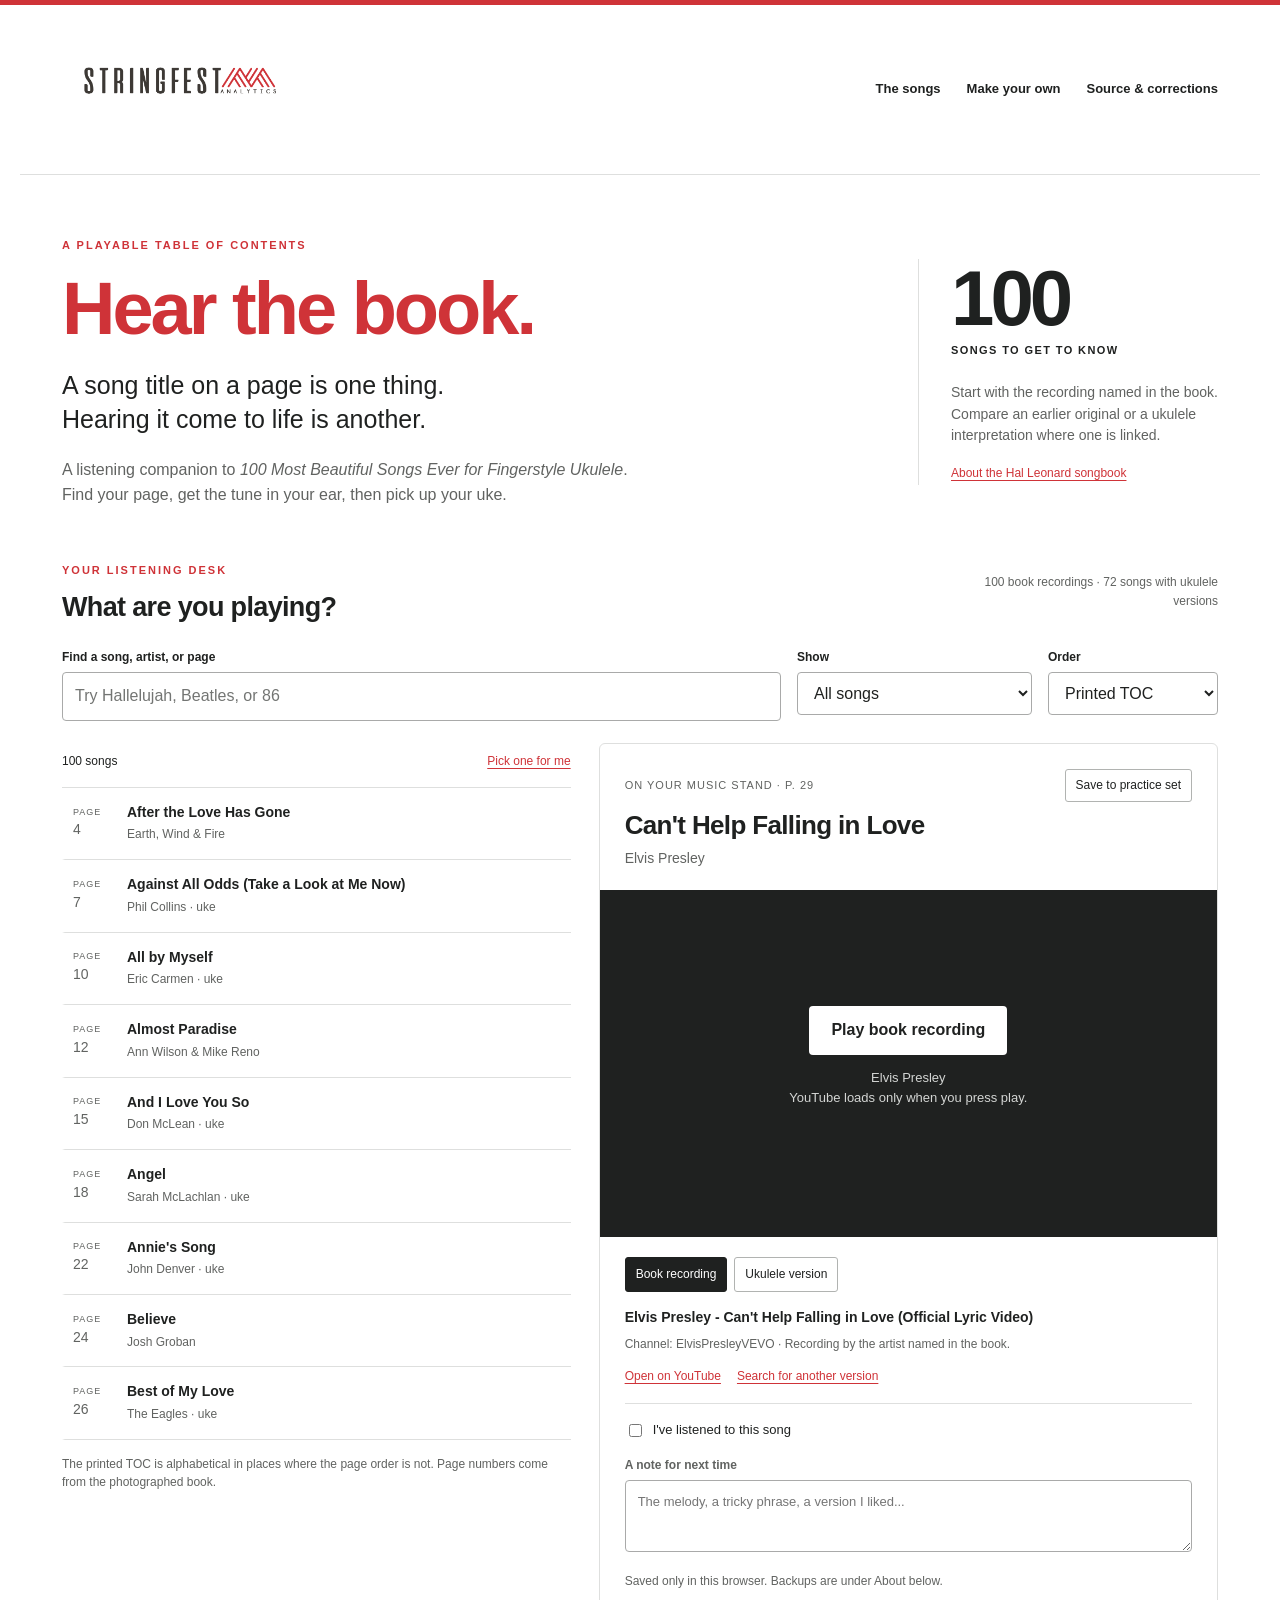
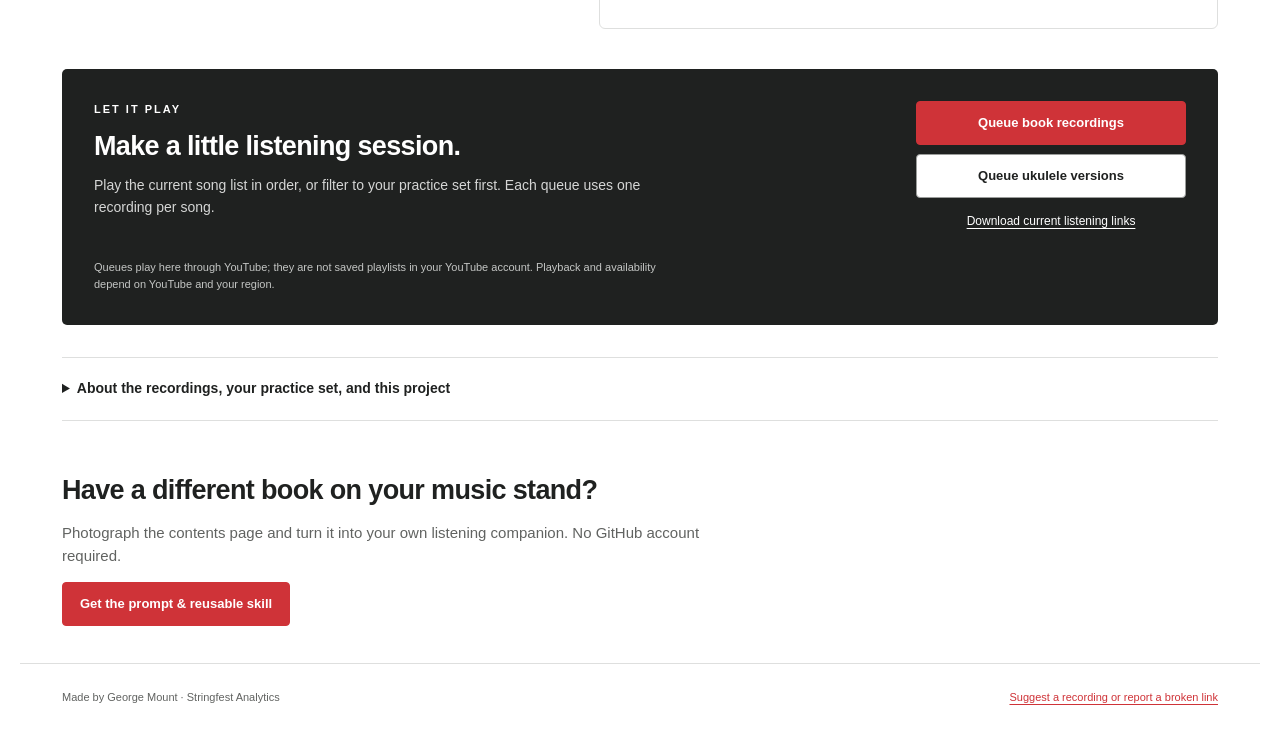
==== index.html @ 52dc3b6e "Build Hear the Book listening companion and reusable playable TOC skill" ====
<!doctype html>
<html lang="en">
<head>
  <meta charset="utf-8">
  <meta name="viewport" content="width=device-width, initial-scale=1">
  <meta name="description" content="A playable table of contents for 100 Most Beautiful Songs Ever for Fingerstyle Ukulele. Find a song, hear the recording, and explore a ukulele interpretation.">
  <meta name="referrer" content="strict-origin-when-cross-origin">
  <title>Hear the Book · A playable ukulele TOC</title>
  <link rel="stylesheet" href="style.css">
  <script src="songs.js" defer></script>
  <script src="app.js" defer></script>
</head>
<body>
<a class="skip" href="#catalog">Skip to the songs</a>
<header class="masthead wrap"><a href="./" aria-label="Hear the Book home"><img src="logo.png" alt="Stringfest Analytics" width="230"></a><nav aria-label="Main navigation"><a href="#catalog">The songs</a><a href="make-your-own.html">Make your own</a><a href="https://github.com/stringfestdata/hear-the-book">Source &amp; corrections</a></nav></header>
<main class="wrap">
  <section class="intro">
    <div><p class="eyebrow">A PLAYABLE TABLE OF CONTENTS</p><h1>Hear the book.</h1><p class="lede">A song title on a page is one thing.<br>Hearing it come to life is another.</p><p class="intro-copy">A listening companion to <em>100 Most Beautiful Songs Ever for Fingerstyle Ukulele</em>. Find your page, get the tune in your ear, then pick up your uke.</p></div>
    <aside class="book-note"><span class="big-number">100</span><span class="book-note-label">songs to get to know</span><p>Start with the recording named in the book. Compare an earlier original or a ukulele interpretation where one is linked.</p><a href="https://www.halleonard.com/product/239978/100-most-beautiful-songs-ever-for-fingerstyle-ukulele" target="_blank" rel="noopener">About the Hal Leonard songbook</a></aside>
  </section>
  <section id="catalog" aria-labelledby="catalog-title">
    <div class="section-top"><div><p class="eyebrow">YOUR LISTENING DESK</p><h2 id="catalog-title">What are you playing?</h2></div><p id="coverage" class="muted"></p></div>
    <div class="toolbar"><div class="search-field"><label for="search">Find a song, artist, or page</label><input id="search" type="search" placeholder="Try Hallelujah, Beatles, or 86" autocomplete="off"></div><div><label for="filter">Show</label><select id="filter"><option value="all">All songs</option><option value="ukulele">With ukulele videos</option><option value="saved">My practice set</option><option value="unheard">Not marked heard</option></select></div><div><label for="sort">Order</label><select id="sort"><option value="toc">Printed TOC</option><option value="page">Page number</option><option value="title">Title A-Z</option></select></div></div>
    <div class="desk">
      <div class="catalog-pane"><div class="list-top"><span id="results" role="status" aria-live="polite"></span><button id="surprise" class="text-button">Pick one for me</button></div><div id="song-list" class="song-list" aria-label="Songs"></div><p class="small muted">The printed TOC is alphabetical in places where the page order is not. Page numbers come from the photographed book.</p></div>
      <section id="listening-pane" class="listening-pane" aria-label="Selected song" tabindex="-1"><div id="song-detail"></div></section>
    </div>
  </section>
  <section class="queue-section" aria-labelledby="queue-title"><div><p class="eyebrow">LET IT PLAY</p><h2 id="queue-title">Make a little listening session.</h2><p>Play the current song list in order, or filter to your practice set first. Each queue uses one recording per song.</p></div><div class="queue-actions"><button id="queue-reference" class="primary">Queue book recordings</button><button id="queue-ukulele" class="secondary">Queue ukulele versions</button><button id="export-links" class="text-button">Download current listening links</button></div><p class="small muted queue-footnote">Queues play here through YouTube; they are not saved playlists in your YouTube account. Playback and availability depend on YouTube and your region.</p></section>
  <details class="about"><summary>About the recordings, your practice set, and this project</summary><div class="about-grid"><div><h3>Which version am I hearing?</h3><p><strong>Book recording</strong> means the artist named in the printed TOC. <strong>Earlier / original</strong> identifies an earlier version when research supports it; it does not imply that every first performance has been traced. <strong>Ukulele version</strong> is a separate performance or lesson, not a promise that it matches this book's arrangement.</p><p>Videos were researched on October 28, 2026. Titles and performers were checked against search results and video metadata where accessible. Embedding and playback can change. Every video has a direct YouTube link and every song has a fresh search link.</p></div><div><h3>A listening companion</h3><p>This independent project links recordings; it does not reproduce the book's music, tablature, or lyrics. It is not affiliated with Hal Leonard or the recording artists.</p><p>Your practice set, heard marks, and notes stay in this browser on this device. They do not sync between devices. Download a backup if you want to keep them.</p><div class="backup-actions"><button id="backup" class="secondary">Back up my practice data</button><label class="file-label" for="restore">Restore backup</label><input id="restore" type="file" accept="application/json,.json"></div><p id="storage-message" class="small" role="status"></p></div></div></details>
  <section class="make-banner"><h2>Have a different book on your music stand?</h2><p>Photograph the contents page and turn it into your own listening companion. No GitHub account required.</p><a class="primary" href="make-your-own.html">Get the prompt &amp; reusable skill</a></section>
</main>
<footer class="wrap"><span>Made by George Mount · Stringfest Analytics</span><a href="https://github.com/stringfestdata/hear-the-book/issues/new" target="_blank" rel="noopener">Suggest a recording or report a broken link</a></footer>
<noscript><p class="wrap">This listening desk needs JavaScript. You can also download <a href="listening-links.txt">the plain-text listening list</a>.</p></noscript>
<div id="toast" role="status" aria-live="polite"></div>
</body></html>
---- style.css ----
:root{--red:#cf3338;--dark:#1f2120;--gray:#616361;--line:#dedfde;--white:#fff;--light:#f5f5f5}*{box-sizing:border-box}html{scroll-behavior:smooth}body{margin:0;background:#fff;color:var(--dark);font-family:Arial,sans-serif;font-size:16px;line-height:1.55;border-top:5px solid var(--red)}.wrap{max-width:1240px;margin:auto;padding:0 42px}a{color:var(--red);text-underline-offset:3px}button,input,select,textarea{font:inherit}button,a,input,select,summary,textarea{touch-action:manipulation}button{cursor:pointer}button:disabled{cursor:default;opacity:.5}a:focus-visible,button:focus-visible,input:focus-visible,select:focus-visible,summary:focus-visible,textarea:focus-visible{outline:3px solid var(--red);outline-offset:4px}.masthead{min-height:101px;display:flex;align-items:center;justify-content:space-between;gap:24px;border-bottom:1px solid var(--line)}.masthead img{display:block;width:230px;height:auto}.masthead nav{display:flex;gap:26px;font-size:13px;font-weight:bold}.masthead nav a{color:var(--dark);text-decoration:none}.intro{display:grid;grid-template-columns:1fr 300px;gap:70px;padding:62px 0 54px}.eyebrow{font-size:11px;letter-spacing:2px;font-weight:bold;color:var(--red);margin:0 0 13px}h1,h2,h3{line-height:1.13;margin-top:0}h1{font-family:'Arial Black',Arial,sans-serif;font-size:clamp(45px,6vw,74px);letter-spacing:-3px;color:var(--red);margin-bottom:19px}h2{font-size:27px;letter-spacing:-.65px;margin-bottom:14px}h3{font-size:19px;margin-bottom:11px}.lede{font-size:25px;line-height:1.35;margin:0 0 21px}.intro-copy{max-width:580px;font-size:16px;color:var(--gray);margin:0}.book-note{border-left:1px solid var(--line);padding-left:32px;align-self:center}.big-number{font-size:78px;line-height:1;letter-spacing:-4px;font-weight:bold;display:block}.book-note-label{text-transform:uppercase;font-size:11px;letter-spacing:1.4px;font-weight:bold}.book-note p{font-size:14px;margin:20px 0 13px;color:var(--gray)}.book-note a{font-size:12px}.section-top{display:flex;justify-content:space-between;align-items:end;gap:22px}.section-top h2{margin-bottom:0}.section-top>p{font-size:12px;max-width:240px;text-align:right}.muted{color:var(--gray)}.small{font-size:12px}.toolbar{display:grid;grid-template-columns:1fr 235px 170px;gap:16px;margin:25px 0 18px}.toolbar label,.note-label{display:block;font-size:12px;font-weight:bold;margin-bottom:6px}input,select,textarea{border:1px solid #a9aaa9;border-radius:4px;padding:11px 12px;background:white;color:var(--dark);width:100%}input::placeholder{color:#737573}input[type=checkbox]{width:auto;accent-color:var(--red)}.desk{display:grid;grid-template-columns:44% 1fr;gap:28px;align-items:start}.list-top{display:flex;justify-content:space-between;align-items:center;padding:8px 0 11px;font-size:12px;border-bottom:1px solid var(--line)}.song-list{max-height:655px;overflow:auto;scrollbar-color:#b1b3b1 white}.song-row{display:grid;grid-template-columns:44px 1fr 21px;gap:10px;align-items:center;width:100%;text-align:left;background:white;border:0;border-bottom:1px solid var(--line);padding:15px 12px 15px 8px;color:var(--dark);border-left:3px solid transparent}.song-row:hover{background:var(--light)}.song-row[aria-current=true]{border-left-color:var(--red);background:var(--light)}.page-no{font-size:14px;color:var(--gray);font-variant-numeric:tabular-nums}.page-no small{display:block;font-size:9px;text-transform:uppercase;letter-spacing:1px}.song-name{display:block;font-size:14px;line-height:1.35;font-weight:bold}.song-artist{display:block;font-size:12px;color:var(--gray);margin-top:4px}.row-mark{color:var(--red);font-size:18px}.empty{padding:25px 12px;color:var(--gray)}.listening-pane{border:1px solid var(--line);border-radius:6px;overflow:hidden;margin-top:4px}.detail-heading{padding:25px 25px 20px}.detail-heading h2{font-size:26px;margin:9px 0 8px}.detail-kicker{display:flex;justify-content:space-between;align-items:center;gap:12px;font-size:11px;text-transform:uppercase;letter-spacing:1px;color:var(--gray)}.save-btn{border:1px solid #b1b3b1;background:#fff;font-size:12px;padding:6px 10px;border-radius:3px;text-transform:none;letter-spacing:0;color:var(--dark)}.save-btn[aria-pressed=true]{background:var(--dark);border-color:var(--dark);color:white}.byline{font-size:14px;color:var(--gray);margin:0}.player-shell{background:var(--dark);color:white;min-height:260px;display:flex;align-items:center;justify-content:center;aspect-ratio:16/9}.player-shell iframe{border:0;width:100%;height:100%;min-height:260px}.player-placeholder{padding:30px;text-align:center;max-width:420px}.player-placeholder p{color:#d3d5d3;font-size:13px}.play-main{background:#fff;border:0;color:var(--dark);padding:12px 22px;border-radius:4px;font-weight:bold}.detail-body{padding:20px 25px 25px}.recording-tabs{display:flex;flex-wrap:wrap;gap:7px;margin-bottom:15px}.recording-tab{border:1px solid #b1b3b1;background:white;padding:7px 10px;border-radius:3px;font-size:12px;color:var(--dark)}.recording-tab[aria-pressed=true]{background:var(--dark);color:white;border-color:var(--dark)}.recording-title{font-weight:bold;font-size:14px;margin:0 0 6px}.recording-note,.history-note{font-size:12px;color:var(--gray);margin:7px 0}.recording-links{display:flex;flex-wrap:wrap;gap:16px;font-size:12px;margin:13px 0 17px}.practice-controls{border-top:1px solid var(--line);margin-top:18px;padding-top:16px}.heard{display:flex;align-items:center;gap:8px;font-size:13px;margin-bottom:15px}.note-label{color:var(--gray)}textarea{min-height:72px;resize:vertical;font-size:13px}.primary,.secondary{display:inline-block;text-align:center;border-radius:4px;padding:11px 17px;font-size:13px;font-weight:bold;text-decoration:none}.primary{border:1px solid var(--red);background:var(--red);color:#fff}.secondary{border:1px solid #9b9d9b;background:white;color:var(--dark)}.text-button{background:transparent;border:0;color:var(--red);padding:5px 0;font-size:12px;text-decoration:underline;text-underline-offset:3px}.queue-section{margin-top:40px;background:var(--dark);color:white;padding:32px;display:grid;grid-template-columns:1fr 270px;gap:10px 35px;border-radius:5px}.queue-section p{font-size:14px;color:#d5d6d5;max-width:580px;margin-bottom:0}.queue-section .eyebrow{color:white;font-size:11px;margin-bottom:13px}.queue-actions{display:flex;flex-direction:column;gap:9px;align-self:center}.queue-actions .text-button{color:white}.queue-section .queue-footnote{grid-column:1/-1;font-size:11px;color:#c4c6c4;margin-top:14px}.queue-list{font-size:12px;max-height:190px;overflow:auto;padding-left:24px}.queue-list a{color:var(--red)}.about{margin:32px 0;border-top:1px solid var(--line);border-bottom:1px solid var(--line);padding:20px 0}.about summary{cursor:pointer;font-size:14px;font-weight:bold}.about-grid{display:grid;grid-template-columns:1fr 1fr;gap:40px;padding:25px 0 5px;font-size:14px}.about-grid h3{font-size:17px}.backup-actions{display:flex;flex-wrap:wrap;gap:12px;align-items:center}.file-label{font-size:13px;color:var(--red)}#restore{font-size:12px;padding:5px}.make-banner{padding:22px 0 37px;max-width:700px}.make-banner p{font-size:15px;color:var(--gray)}footer{border-top:1px solid var(--line);display:flex;justify-content:space-between;gap:25px;padding-top:25px!important;padding-bottom:28px!important;font-size:11px;color:var(--gray)}.skip{position:absolute;top:-80px;background:#fff;padding:12px;z-index:5}.skip:focus{top:5px}#toast{position:fixed;bottom:20px;left:50%;transform:translateX(-50%);background:var(--dark);color:white;padding:10px 20px;border-radius:4px;font-size:13px;display:none;z-index:10}.guide{max-width:850px;padding-top:50px}.guide h1{font-size:54px}.guide h2{margin-top:36px}.guide p{max-width:720px}.guide pre{white-space:pre-wrap;font-family:Arial,sans-serif;font-size:15px;line-height:1.65;border:1px solid var(--line);padding:24px;border-radius:4px}.guide .step-list{padding-left:22px}.guide .step-list li{margin-bottom:15px}.guide .actions{display:flex;gap:13px;flex-wrap:wrap;margin:20px 0 35px}.guide blockquote{border-left:3px solid var(--red);padding-left:22px;margin-left:0}.guide hr{border:0;border-top:1px solid var(--line);margin:36px 0}@media(max-width:950px){.wrap{padding-left:25px;padding-right:25px}.intro{gap:35px;grid-template-columns:1fr 240px}.desk{grid-template-columns:42% 1fr;gap:18px}.toolbar{grid-template-columns:1fr 200px 150px}.detail-heading,.detail-body{padding:20px}.masthead nav{gap:17px;font-size:12px}}@media(max-width:700px){.wrap{padding-left:20px;padding-right:20px}.masthead{min-height:110px;align-items:flex-start;justify-content:center;flex-direction:column;gap:17px;padding-top:20px;padding-bottom:18px}.masthead img{width:205px}.masthead nav{gap:22px;font-size:11px}.intro{display:block;padding:38px 0}.intro h1{letter-spacing:-2px}.lede{font-size:22px}.book-note{border-left:0;border-top:1px solid var(--line);padding:19px 0 0;margin-top:25px}.big-number{display:inline;font-size:34px;letter-spacing:-1px;margin-right:12px}.book-note p{margin:10px 0}.section-top{display:block}.section-top>p{text-align:left;max-width:none;margin:12px 0 0}.toolbar{grid-template-columns:1fr 1fr;gap:12px;margin-top:20px}.search-field{grid-column:1/-1}.desk{display:flex;flex-direction:column}.catalog-pane{width:100%}.song-list{max-height:330px}.listening-pane{width:100%;scroll-margin-top:15px}.queue-section{display:block;padding:25px 22px;margin-top:25px}.queue-actions{margin-top:23px}.about-grid{grid-template-columns:1fr;gap:18px}.player-shell,.player-shell iframe{min-height:210px}.make-banner h2{font-size:24px}footer{flex-direction:column;gap:12px}.guide h1{font-size:40px}.guide{padding-top:35px}}@media(prefers-reduced-motion:reduce){html{scroll-behavior:auto}}
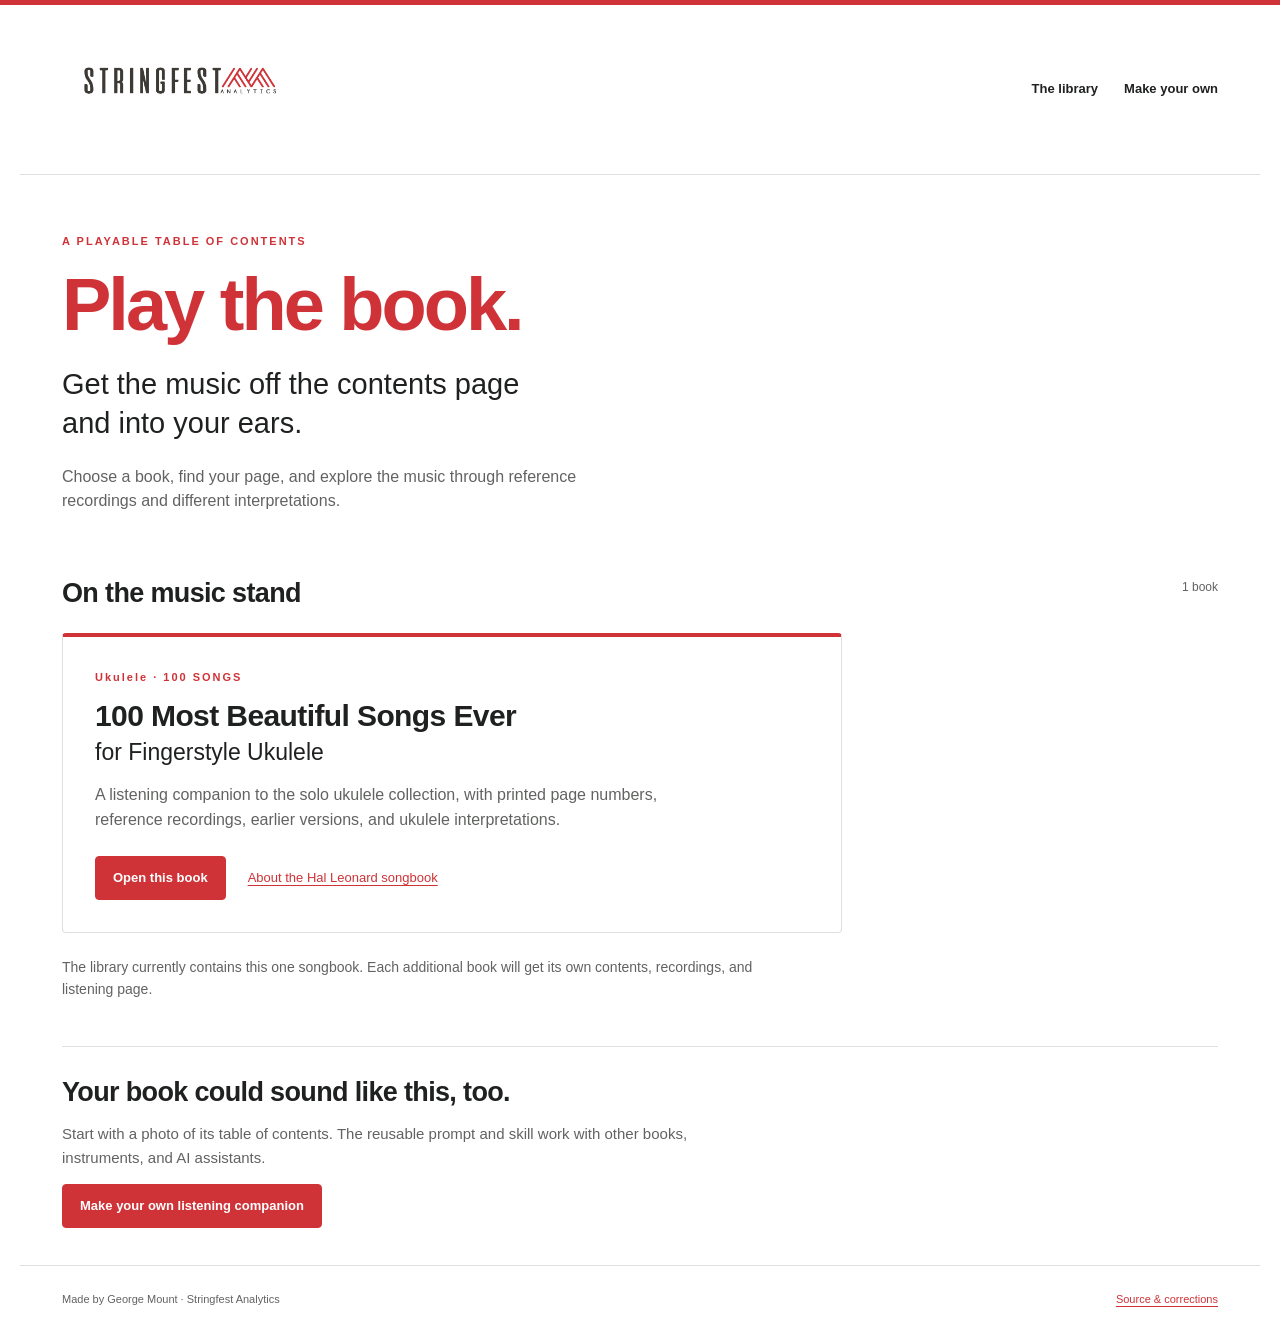
==== commit b084331c: "Launch Play the Book library with clearer recordings, larger players, and analytics" ====
--- a/index.html
+++ b/index.html
@@ -1,37 +1,8 @@
 <!doctype html>
-<html lang="en">
-<head>
-  <meta charset="utf-8">
-  <meta name="viewport" content="width=device-width, initial-scale=1">
-  <meta name="description" content="A playable table of contents for 100 Most Beautiful Songs Ever for Fingerstyle Ukulele. Find a song, hear the recording, and explore a ukulele interpretation.">
-  <meta name="referrer" content="strict-origin-when-cross-origin">
-  <title>Hear the Book · A playable ukulele TOC</title>
-  <link rel="stylesheet" href="style.css">
-  <script src="songs.js" defer></script>
-  <script src="app.js" defer></script>
-</head>
-<body>
-<a class="skip" href="#catalog">Skip to the songs</a>
-<header class="masthead wrap"><a href="./" aria-label="Hear the Book home"><img src="logo.png" alt="Stringfest Analytics" width="230"></a><nav aria-label="Main navigation"><a href="#catalog">The songs</a><a href="make-your-own.html">Make your own</a><a href="https://github.com/stringfestdata/hear-the-book">Source &amp; corrections</a></nav></header>
-<main class="wrap">
-  <section class="intro">
-    <div><p class="eyebrow">A PLAYABLE TABLE OF CONTENTS</p><h1>Hear the book.</h1><p class="lede">A song title on a page is one thing.<br>Hearing it come to life is another.</p><p class="intro-copy">A listening companion to <em>100 Most Beautiful Songs Ever for Fingerstyle Ukulele</em>. Find your page, get the tune in your ear, then pick up your uke.</p></div>
-    <aside class="book-note"><span class="big-number">100</span><span class="book-note-label">songs to get to know</span><p>Start with the recording named in the book. Compare an earlier original or a ukulele interpretation where one is linked.</p><a href="https://www.halleonard.com/product/239978/100-most-beautiful-songs-ever-for-fingerstyle-ukulele" target="_blank" rel="noopener">About the Hal Leonard songbook</a></aside>
-  </section>
-  <section id="catalog" aria-labelledby="catalog-title">
-    <div class="section-top"><div><p class="eyebrow">YOUR LISTENING DESK</p><h2 id="catalog-title">What are you playing?</h2></div><p id="coverage" class="muted"></p></div>
-    <div class="toolbar"><div class="search-field"><label for="search">Find a song, artist, or page</label><input id="search" type="search" placeholder="Try Hallelujah, Beatles, or 86" autocomplete="off"></div><div><label for="filter">Show</label><select id="filter"><option value="all">All songs</option><option value="ukulele">With ukulele videos</option><option value="saved">My practice set</option><option value="unheard">Not marked heard</option></select></div><div><label for="sort">Order</label><select id="sort"><option value="toc">Printed TOC</option><option value="page">Page number</option><option value="title">Title A-Z</option></select></div></div>
-    <div class="desk">
-      <div class="catalog-pane"><div class="list-top"><span id="results" role="status" aria-live="polite"></span><button id="surprise" class="text-button">Pick one for me</button></div><div id="song-list" class="song-list" aria-label="Songs"></div><p class="small muted">The printed TOC is alphabetical in places where the page order is not. Page numbers come from the photographed book.</p></div>
-      <section id="listening-pane" class="listening-pane" aria-label="Selected song" tabindex="-1"><div id="song-detail"></div></section>
-    </div>
-  </section>
-  <section class="queue-section" aria-labelledby="queue-title"><div><p class="eyebrow">LET IT PLAY</p><h2 id="queue-title">Make a little listening session.</h2><p>Play the current song list in order, or filter to your practice set first. Each queue uses one recording per song.</p></div><div class="queue-actions"><button id="queue-reference" class="primary">Queue book recordings</button><button id="queue-ukulele" class="secondary">Queue ukulele versions</button><button id="export-links" class="text-button">Download current listening links</button></div><p class="small muted queue-footnote">Queues play here through YouTube; they are not saved playlists in your YouTube account. Playback and availability depend on YouTube and your region.</p></section>
-  <details class="about"><summary>About the recordings, your practice set, and this project</summary><div class="about-grid"><div><h3>Which version am I hearing?</h3><p><strong>Book recording</strong> means the artist named in the printed TOC. <strong>Earlier / original</strong> identifies an earlier version when research supports it; it does not imply that every first performance has been traced. <strong>Ukulele version</strong> is a separate performance or lesson, not a promise that it matches this book's arrangement.</p><p>Videos were researched on October 28, 2026. Titles and performers were checked against search results and video metadata where accessible. Embedding and playback can change. Every video has a direct YouTube link and every song has a fresh search link.</p></div><div><h3>A listening companion</h3><p>This independent project links recordings; it does not reproduce the book's music, tablature, or lyrics. It is not affiliated with Hal Leonard or the recording artists.</p><p>Your practice set, heard marks, and notes stay in this browser on this device. They do not sync between devices. Download a backup if you want to keep them.</p><div class="backup-actions"><button id="backup" class="secondary">Back up my practice data</button><label class="file-label" for="restore">Restore backup</label><input id="restore" type="file" accept="application/json,.json"></div><p id="storage-message" class="small" role="status"></p></div></div></details>
-  <section class="make-banner"><h2>Have a different book on your music stand?</h2><p>Photograph the contents page and turn it into your own listening companion. No GitHub account required.</p><a class="primary" href="make-your-own.html">Get the prompt &amp; reusable skill</a></section>
-</main>
-<footer class="wrap"><span>Made by George Mount · Stringfest Analytics</span><a href="https://github.com/stringfestdata/hear-the-book/issues/new" target="_blank" rel="noopener">Suggest a recording or report a broken link</a></footer>
-<noscript><p class="wrap">This listening desk needs JavaScript. You can also download <a href="listening-links.txt">the plain-text listening list</a>.</p></noscript>
-<div id="toast" role="status" aria-live="polite"></div>
-</body></html>
+<html lang="en"><head><meta charset="utf-8"><meta name="viewport" content="width=device-width, initial-scale=1"><meta name="description" content="Play the Book: listening companions for the music on your stand. Explore recordings from a songbook's table of contents."><title>Play the Book · The library</title><link rel="stylesheet" href="style.css"><script src="books.js" defer></script><script src="library.js" defer></script><meta property="og:type" content="website"><meta property="og:site_name" content="Play the Book"><meta property="og:title" content="Play the Book · A playable table of contents"><meta property="og:description" content="Turn a songbook's contents into a listening companion. Explore the ukulele example, then get the prompt to try your own."><meta property="og:url" content="https://playthebook.stringfestanalytics.com/"><meta property="og:image" content="https://playthebook.stringfestanalytics.com/social-preview.png"><meta property="og:image:width" content="1200"><meta property="og:image:height" content="630"><meta property="og:image:alt" content="Play the Book: I gave my songbook's table of contents a play button."><meta name="twitter:card" content="summary_large_image"><script src="analytics.js" defer></script></head>
+<body class="library-page"><a class="skip" href="#library">Skip to the books</a><header class="masthead wrap"><a href="./" aria-label="Play the Book home"><img src="logo.png" alt="Stringfest Analytics" width="230"></a><nav aria-label="Main navigation"><a href="#library">The library</a><a href="make-your-own.html">Make your own</a></nav></header>
+<main class="wrap"><section class="library-intro"><p class="eyebrow">A PLAYABLE TABLE OF CONTENTS</p><h1>Play the book.</h1><p class="lede">Get the music off the contents page<br>and into your ears.</p><p class="intro-copy">Choose a book, find your page, and explore the music through reference recordings and different interpretations.</p></section>
+<section id="library" aria-labelledby="library-title"><div class="section-top"><h2 id="library-title">On the music stand</h2><p id="library-count" class="muted"></p></div><div id="book-grid" class="book-grid"></div><p class="library-note">The library currently contains this one songbook. Each additional book will get its own contents, recordings, and listening page.</p></section>
+<section class="make-banner"><h2>Your book could sound like this, too.</h2><p>Start with a photo of its table of contents. The reusable prompt and skill work with other books, instruments, and AI assistants.</p><a class="primary" href="make-your-own.html">Make your own listening companion</a></section></main>
+<footer class="wrap"><span>Made by George Mount · Stringfest Analytics</span><a href="https://github.com/stringfestdata/hear-the-book">Source &amp; corrections</a></footer><noscript><p class="wrap"><a href="book.html?book=100-beautiful-ukulele">Open the ukulele songbook</a> or download <a href="listening-links.txt">its listening links</a>.</p></noscript></body></html>
 
--- a/style.css
+++ b/style.css
@@ -1,2 +1,4 @@
 :root{--red:#cf3338;--dark:#1f2120;--gray:#616361;--line:#dedfde;--white:#fff;--light:#f5f5f5}*{box-sizing:border-box}html{scroll-behavior:smooth}body{margin:0;background:#fff;color:var(--dark);font-family:Arial,sans-serif;font-size:16px;line-height:1.55;border-top:5px solid var(--red)}.wrap{max-width:1240px;margin:auto;padding:0 42px}a{color:var(--red);text-underline-offset:3px}button,input,select,textarea{font:inherit}button,a,input,select,summary,textarea{touch-action:manipulation}button{cursor:pointer}button:disabled{cursor:default;opacity:.5}a:focus-visible,button:focus-visible,input:focus-visible,select:focus-visible,summary:focus-visible,textarea:focus-visible{outline:3px solid var(--red);outline-offset:4px}.masthead{min-height:101px;display:flex;align-items:center;justify-content:space-between;gap:24px;border-bottom:1px solid var(--line)}.masthead img{display:block;width:230px;height:auto}.masthead nav{display:flex;gap:26px;font-size:13px;font-weight:bold}.masthead nav a{color:var(--dark);text-decoration:none}.intro{display:grid;grid-template-columns:1fr 300px;gap:70px;padding:62px 0 54px}.eyebrow{font-size:11px;letter-spacing:2px;font-weight:bold;color:var(--red);margin:0 0 13px}h1,h2,h3{line-height:1.13;margin-top:0}h1{font-family:'Arial Black',Arial,sans-serif;font-size:clamp(45px,6vw,74px);letter-spacing:-3px;color:var(--red);margin-bottom:19px}h2{font-size:27px;letter-spacing:-.65px;margin-bottom:14px}h3{font-size:19px;margin-bottom:11px}.lede{font-size:25px;line-height:1.35;margin:0 0 21px}.intro-copy{max-width:580px;font-size:16px;color:var(--gray);margin:0}.book-note{border-left:1px solid var(--line);padding-left:32px;align-self:center}.big-number{font-size:78px;line-height:1;letter-spacing:-4px;font-weight:bold;display:block}.book-note-label{text-transform:uppercase;font-size:11px;letter-spacing:1.4px;font-weight:bold}.book-note p{font-size:14px;margin:20px 0 13px;color:var(--gray)}.book-note a{font-size:12px}.section-top{display:flex;justify-content:space-between;align-items:end;gap:22px}.section-top h2{margin-bottom:0}.section-top>p{font-size:12px;max-width:240px;text-align:right}.muted{color:var(--gray)}.small{font-size:12px}.toolbar{display:grid;grid-template-columns:1fr 235px 170px;gap:16px;margin:25px 0 18px}.toolbar label,.note-label{display:block;font-size:12px;font-weight:bold;margin-bottom:6px}input,select,textarea{border:1px solid #a9aaa9;border-radius:4px;padding:11px 12px;background:white;color:var(--dark);width:100%}input::placeholder{color:#737573}input[type=checkbox]{width:auto;accent-color:var(--red)}.desk{display:grid;grid-template-columns:44% 1fr;gap:28px;align-items:start}.list-top{display:flex;justify-content:space-between;align-items:center;padding:8px 0 11px;font-size:12px;border-bottom:1px solid var(--line)}.song-list{max-height:655px;overflow:auto;scrollbar-color:#b1b3b1 white}.song-row{display:grid;grid-template-columns:44px 1fr 21px;gap:10px;align-items:center;width:100%;text-align:left;background:white;border:0;border-bottom:1px solid var(--line);padding:15px 12px 15px 8px;color:var(--dark);border-left:3px solid transparent}.song-row:hover{background:var(--light)}.song-row[aria-current=true]{border-left-color:var(--red);background:var(--light)}.page-no{font-size:14px;color:var(--gray);font-variant-numeric:tabular-nums}.page-no small{display:block;font-size:9px;text-transform:uppercase;letter-spacing:1px}.song-name{display:block;font-size:14px;line-height:1.35;font-weight:bold}.song-artist{display:block;font-size:12px;color:var(--gray);margin-top:4px}.row-mark{color:var(--red);font-size:18px}.empty{padding:25px 12px;color:var(--gray)}.listening-pane{border:1px solid var(--line);border-radius:6px;overflow:hidden;margin-top:4px}.detail-heading{padding:25px 25px 20px}.detail-heading h2{font-size:26px;margin:9px 0 8px}.detail-kicker{display:flex;justify-content:space-between;align-items:center;gap:12px;font-size:11px;text-transform:uppercase;letter-spacing:1px;color:var(--gray)}.save-btn{border:1px solid #b1b3b1;background:#fff;font-size:12px;padding:6px 10px;border-radius:3px;text-transform:none;letter-spacing:0;color:var(--dark)}.save-btn[aria-pressed=true]{background:var(--dark);border-color:var(--dark);color:white}.byline{font-size:14px;color:var(--gray);margin:0}.player-shell{background:var(--dark);color:white;min-height:260px;display:flex;align-items:center;justify-content:center;aspect-ratio:16/9}.player-shell iframe{border:0;width:100%;height:100%;min-height:260px}.player-placeholder{padding:30px;text-align:center;max-width:420px}.player-placeholder p{color:#d3d5d3;font-size:13px}.play-main{background:#fff;border:0;color:var(--dark);padding:12px 22px;border-radius:4px;font-weight:bold}.detail-body{padding:20px 25px 25px}.recording-tabs{display:flex;flex-wrap:wrap;gap:7px;margin-bottom:15px}.recording-tab{border:1px solid #b1b3b1;background:white;padding:7px 10px;border-radius:3px;font-size:12px;color:var(--dark)}.recording-tab[aria-pressed=true]{background:var(--dark);color:white;border-color:var(--dark)}.recording-title{font-weight:bold;font-size:14px;margin:0 0 6px}.recording-note,.history-note{font-size:12px;color:var(--gray);margin:7px 0}.recording-links{display:flex;flex-wrap:wrap;gap:16px;font-size:12px;margin:13px 0 17px}.practice-controls{border-top:1px solid var(--line);margin-top:18px;padding-top:16px}.heard{display:flex;align-items:center;gap:8px;font-size:13px;margin-bottom:15px}.note-label{color:var(--gray)}textarea{min-height:72px;resize:vertical;font-size:13px}.primary,.secondary{display:inline-block;text-align:center;border-radius:4px;padding:11px 17px;font-size:13px;font-weight:bold;text-decoration:none}.primary{border:1px solid var(--red);background:var(--red);color:#fff}.secondary{border:1px solid #9b9d9b;background:white;color:var(--dark)}.text-button{background:transparent;border:0;color:var(--red);padding:5px 0;font-size:12px;text-decoration:underline;text-underline-offset:3px}.queue-section{margin-top:40px;background:var(--dark);color:white;padding:32px;display:grid;grid-template-columns:1fr 270px;gap:10px 35px;border-radius:5px}.queue-section p{font-size:14px;color:#d5d6d5;max-width:580px;margin-bottom:0}.queue-section .eyebrow{color:white;font-size:11px;margin-bottom:13px}.queue-actions{display:flex;flex-direction:column;gap:9px;align-self:center}.queue-actions .text-button{color:white}.queue-section .queue-footnote{grid-column:1/-1;font-size:11px;color:#c4c6c4;margin-top:14px}.queue-list{font-size:12px;max-height:190px;overflow:auto;padding-left:24px}.queue-list a{color:var(--red)}.about{margin:32px 0;border-top:1px solid var(--line);border-bottom:1px solid var(--line);padding:20px 0}.about summary{cursor:pointer;font-size:14px;font-weight:bold}.about-grid{display:grid;grid-template-columns:1fr 1fr;gap:40px;padding:25px 0 5px;font-size:14px}.about-grid h3{font-size:17px}.backup-actions{display:flex;flex-wrap:wrap;gap:12px;align-items:center}.file-label{font-size:13px;color:var(--red)}#restore{font-size:12px;padding:5px}.make-banner{padding:22px 0 37px;max-width:700px}.make-banner p{font-size:15px;color:var(--gray)}footer{border-top:1px solid var(--line);display:flex;justify-content:space-between;gap:25px;padding-top:25px!important;padding-bottom:28px!important;font-size:11px;color:var(--gray)}.skip{position:absolute;top:-80px;background:#fff;padding:12px;z-index:5}.skip:focus{top:5px}#toast{position:fixed;bottom:20px;left:50%;transform:translateX(-50%);background:var(--dark);color:white;padding:10px 20px;border-radius:4px;font-size:13px;display:none;z-index:10}.guide{max-width:850px;padding-top:50px}.guide h1{font-size:54px}.guide h2{margin-top:36px}.guide p{max-width:720px}.guide pre{white-space:pre-wrap;font-family:Arial,sans-serif;font-size:15px;line-height:1.65;border:1px solid var(--line);padding:24px;border-radius:4px}.guide .step-list{padding-left:22px}.guide .step-list li{margin-bottom:15px}.guide .actions{display:flex;gap:13px;flex-wrap:wrap;margin:20px 0 35px}.guide blockquote{border-left:3px solid var(--red);padding-left:22px;margin-left:0}.guide hr{border:0;border-top:1px solid var(--line);margin:36px 0}@media(max-width:950px){.wrap{padding-left:25px;padding-right:25px}.intro{gap:35px;grid-template-columns:1fr 240px}.desk{grid-template-columns:42% 1fr;gap:18px}.toolbar{grid-template-columns:1fr 200px 150px}.detail-heading,.detail-body{padding:20px}.masthead nav{gap:17px;font-size:12px}}@media(max-width:700px){.wrap{padding-left:20px;padding-right:20px}.masthead{min-height:110px;align-items:flex-start;justify-content:center;flex-direction:column;gap:17px;padding-top:20px;padding-bottom:18px}.masthead img{width:205px}.masthead nav{gap:22px;font-size:11px}.intro{display:block;padding:38px 0}.intro h1{letter-spacing:-2px}.lede{font-size:22px}.book-note{border-left:0;border-top:1px solid var(--line);padding:19px 0 0;margin-top:25px}.big-number{display:inline;font-size:34px;letter-spacing:-1px;margin-right:12px}.book-note p{margin:10px 0}.section-top{display:block}.section-top>p{text-align:left;max-width:none;margin:12px 0 0}.toolbar{grid-template-columns:1fr 1fr;gap:12px;margin-top:20px}.search-field{grid-column:1/-1}.desk{display:flex;flex-direction:column}.catalog-pane{width:100%}.song-list{max-height:330px}.listening-pane{width:100%;scroll-margin-top:15px}.queue-section{display:block;padding:25px 22px;margin-top:25px}.queue-actions{margin-top:23px}.about-grid{grid-template-columns:1fr;gap:18px}.player-shell,.player-shell iframe{min-height:210px}.make-banner h2{font-size:24px}footer{flex-direction:column;gap:12px}.guide h1{font-size:40px}.guide{padding-top:35px}}@media(prefers-reduced-motion:reduce){html{scroll-behavior:auto}}
+
+html{scroll-behavior:auto}.library-intro{padding:58px 0 52px}.library-intro .lede{font-size:29px}.book-grid{margin:24px 0;display:grid;grid-template-columns:repeat(auto-fit,minmax(300px,1fr));gap:24px}.book-card{max-width:780px;padding:32px;border:1px solid var(--line);border-top:4px solid var(--red);border-radius:4px}.book-card h3{font-size:30px;letter-spacing:-.6px;margin-bottom:18px}.book-card h3 span{display:block;font-size:23px;font-weight:normal;letter-spacing:0;margin-top:6px}.book-card>p:not(.eyebrow){color:var(--gray);max-width:590px}.book-card-actions{display:flex;align-items:center;gap:22px;flex-wrap:wrap;margin-top:24px}.book-card-actions>a:not(.primary){font-size:13px}.library-note{max-width:720px;color:var(--gray);font-size:14px;margin-bottom:45px}.book-intro{padding:40px 0 31px}.book-intro h1{font-size:clamp(30px,4vw,48px);letter-spacing:-1.5px;margin-bottom:8px;max-width:850px}.book-subtitle{font-size:27px;margin:0 0 18px;line-height:1.2}.book-intro .intro-copy{max-width:800px}.book-intro>p:last-child{font-size:13px;margin:18px 0 0}.book-page .desk{grid-template-columns:300px minmax(0,1fr)}.book-page .player-shell{position:relative;aspect-ratio:16/9;min-height:270px}.book-page .player-shell iframe{position:absolute;inset:0;width:100%;height:100%;min-height:0}.book-page .player-shell:has(iframe[src*="spotify"]){min-height:352px}.player-tabs{padding:0 25px 18px;margin:0}.book-page .detail-heading{padding-bottom:17px}.book-page .practice-controls{font-size:13px}.practice-controls summary,.selection-context summary{cursor:pointer;font-weight:bold}.practice-controls .save-btn{margin:16px 0 14px}.selection-context{font-size:12px;margin-top:16px;color:var(--gray)}.practice-controls .backup-link{display:block;margin-top:8px;font-size:12px}.about-copy{max-width:780px;font-size:14px;padding-top:10px}.widen-player{font-size:11px;white-space:nowrap}.desk.wide-player{grid-template-columns:1fr}.desk.wide-player .listening-pane{grid-row:1}.desk.wide-player .song-list{max-height:280px}.book-page .recording-title{font-size:16px}.book-page .recording-note{margin-top:5px}.playback-help{font-size:12px;color:var(--gray);margin-bottom:10px}.book-page .about{margin:24px 0}.library-page .make-banner{border-top:1px solid var(--line);padding-top:30px;max-width:none}.library-page .make-banner p{max-width:650px}@media(max-width:950px){.book-page .desk{grid-template-columns:270px minmax(0,1fr)}}@media(max-width:900px){.book-page .desk{display:flex;flex-direction:column}.book-page .catalog-pane,.book-page .listening-pane{width:100%}.book-page .song-list{max-height:300px}.book-page .player-shell{min-height:230px}.widen-player{display:none}.desk.wide-player .listening-pane{order:-1}}@media(max-width:700px){.library-intro{padding:38px 0}.library-intro .lede{font-size:24px}.book-card{padding:24px}.book-card h3{font-size:26px}.book-card h3 span{font-size:21px}.book-grid{grid-template-columns:1fr}.book-intro{padding:32px 0}.book-intro h1{letter-spacing:-1px}.book-subtitle{font-size:23px}.player-tabs{padding:0 20px 15px}.book-page .player-shell{min-height:220px}.book-meta{display:block}}
 
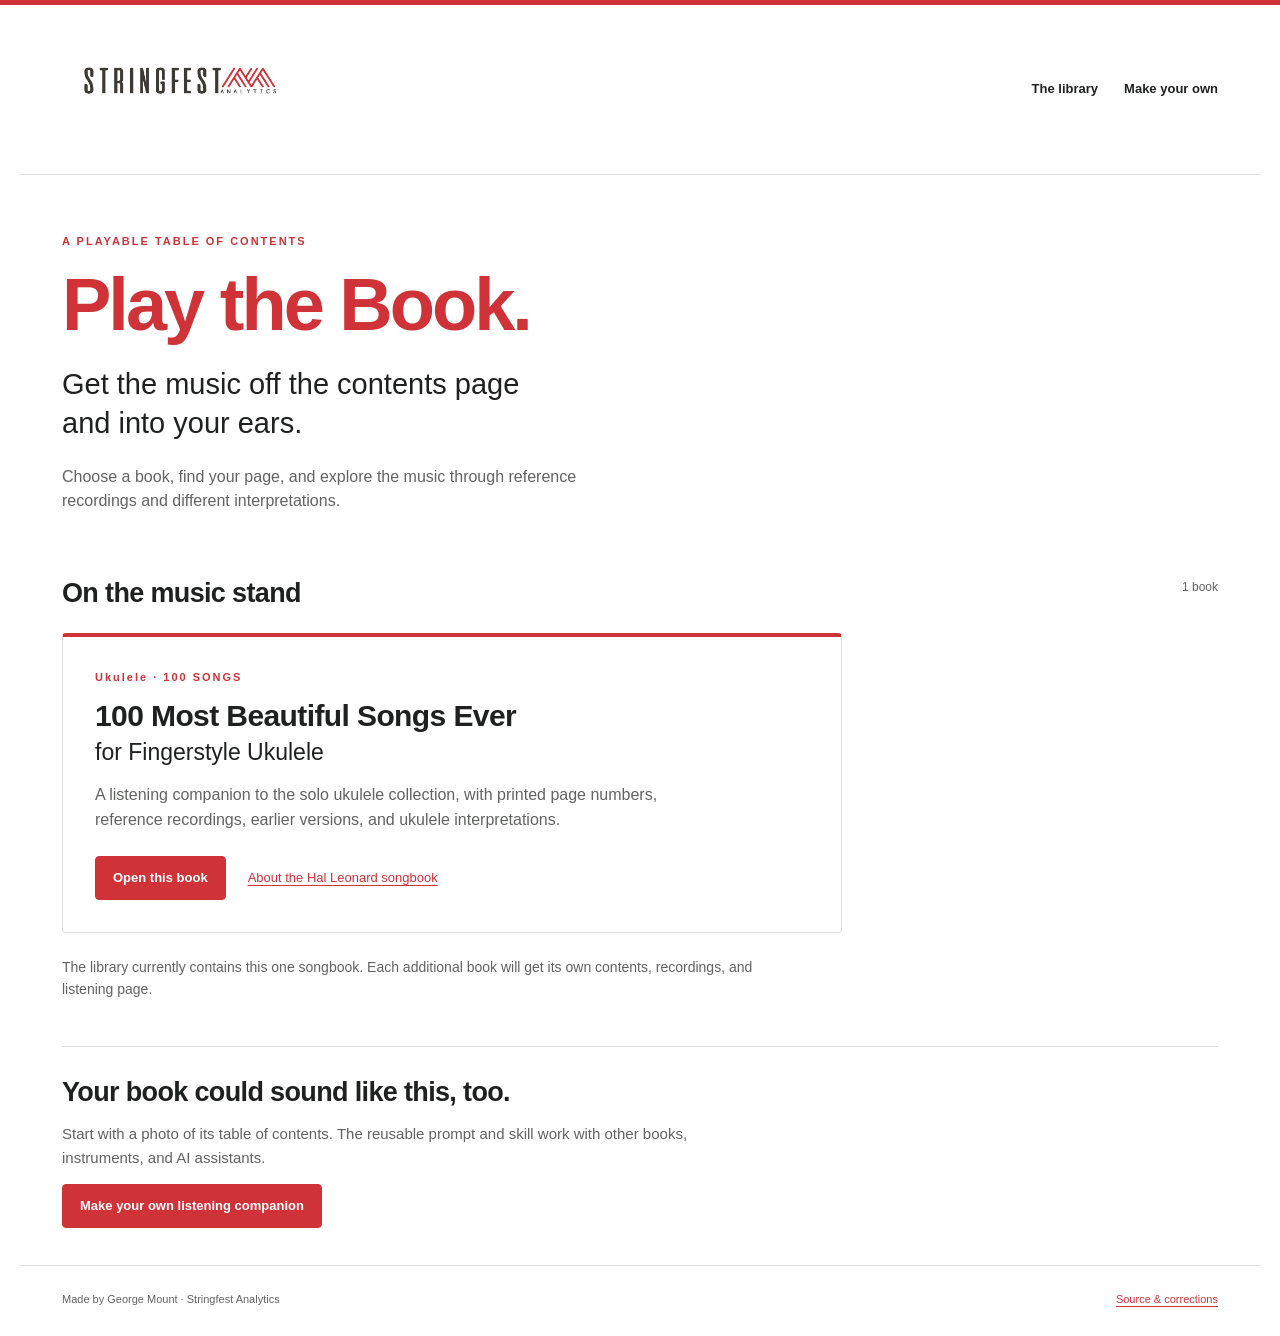
==== commit a514f3fa: "Prevent mobile video controls from being clipped" ====
--- a/index.html
+++ b/index.html
@@ -1,7 +1,7 @@
 <!doctype html>
 <html lang="en"><head><meta charset="utf-8"><meta name="viewport" content="width=device-width, initial-scale=1"><meta name="description" content="Play the Book: listening companions for the music on your stand. Explore recordings from a songbook's table of contents."><title>Play the Book · The library</title><link rel="stylesheet" href="style.css"><script src="books.js" defer></script><script src="library.js" defer></script><meta property="og:type" content="website"><meta property="og:site_name" content="Play the Book"><meta property="og:title" content="Play the Book · A playable table of contents"><meta property="og:description" content="Turn a songbook's contents into a listening companion. Explore the ukulele example, then get the prompt to try your own."><meta property="og:url" content="https://playthebook.stringfestanalytics.com/"><meta property="og:image" content="https://playthebook.stringfestanalytics.com/social-preview.png"><meta property="og:image:width" content="1200"><meta property="og:image:height" content="630"><meta property="og:image:alt" content="Play the Book: I gave my songbook's table of contents a play button."><meta name="twitter:card" content="summary_large_image"><script src="analytics.js" defer></script></head>
 <body class="library-page"><a class="skip" href="#library">Skip to the books</a><header class="masthead wrap"><a href="./" aria-label="Play the Book home"><img src="logo.png" alt="Stringfest Analytics" width="230"></a><nav aria-label="Main navigation"><a href="#library">The library</a><a href="make-your-own.html">Make your own</a></nav></header>
-<main class="wrap"><section class="library-intro"><p class="eyebrow">A PLAYABLE TABLE OF CONTENTS</p><h1>Play the book.</h1><p class="lede">Get the music off the contents page<br>and into your ears.</p><p class="intro-copy">Choose a book, find your page, and explore the music through reference recordings and different interpretations.</p></section>
+<main class="wrap"><section class="library-intro"><p class="eyebrow">A PLAYABLE TABLE OF CONTENTS</p><h1>Play the Book.</h1><p class="lede">Get the music off the contents page<br>and into your ears.</p><p class="intro-copy">Choose a book, find your page, and explore the music through reference recordings and different interpretations.</p></section>
 <section id="library" aria-labelledby="library-title"><div class="section-top"><h2 id="library-title">On the music stand</h2><p id="library-count" class="muted"></p></div><div id="book-grid" class="book-grid"></div><p class="library-note">The library currently contains this one songbook. Each additional book will get its own contents, recordings, and listening page.</p></section>
 <section class="make-banner"><h2>Your book could sound like this, too.</h2><p>Start with a photo of its table of contents. The reusable prompt and skill work with other books, instruments, and AI assistants.</p><a class="primary" href="make-your-own.html">Make your own listening companion</a></section></main>
 <footer class="wrap"><span>Made by George Mount · Stringfest Analytics</span><a href="https://github.com/stringfestdata/hear-the-book">Source &amp; corrections</a></footer><noscript><p class="wrap"><a href="book.html?book=100-beautiful-ukulele">Open the ukulele songbook</a> or download <a href="listening-links.txt">its listening links</a>.</p></noscript></body></html>
--- a/style.css
+++ b/style.css
@@ -1,4 +1,7 @@
 :root{--red:#cf3338;--dark:#1f2120;--gray:#616361;--line:#dedfde;--white:#fff;--light:#f5f5f5}*{box-sizing:border-box}html{scroll-behavior:smooth}body{margin:0;background:#fff;color:var(--dark);font-family:Arial,sans-serif;font-size:16px;line-height:1.55;border-top:5px solid var(--red)}.wrap{max-width:1240px;margin:auto;padding:0 42px}a{color:var(--red);text-underline-offset:3px}button,input,select,textarea{font:inherit}button,a,input,select,summary,textarea{touch-action:manipulation}button{cursor:pointer}button:disabled{cursor:default;opacity:.5}a:focus-visible,button:focus-visible,input:focus-visible,select:focus-visible,summary:focus-visible,textarea:focus-visible{outline:3px solid var(--red);outline-offset:4px}.masthead{min-height:101px;display:flex;align-items:center;justify-content:space-between;gap:24px;border-bottom:1px solid var(--line)}.masthead img{display:block;width:230px;height:auto}.masthead nav{display:flex;gap:26px;font-size:13px;font-weight:bold}.masthead nav a{color:var(--dark);text-decoration:none}.intro{display:grid;grid-template-columns:1fr 300px;gap:70px;padding:62px 0 54px}.eyebrow{font-size:11px;letter-spacing:2px;font-weight:bold;color:var(--red);margin:0 0 13px}h1,h2,h3{line-height:1.13;margin-top:0}h1{font-family:'Arial Black',Arial,sans-serif;font-size:clamp(45px,6vw,74px);letter-spacing:-3px;color:var(--red);margin-bottom:19px}h2{font-size:27px;letter-spacing:-.65px;margin-bottom:14px}h3{font-size:19px;margin-bottom:11px}.lede{font-size:25px;line-height:1.35;margin:0 0 21px}.intro-copy{max-width:580px;font-size:16px;color:var(--gray);margin:0}.book-note{border-left:1px solid var(--line);padding-left:32px;align-self:center}.big-number{font-size:78px;line-height:1;letter-spacing:-4px;font-weight:bold;display:block}.book-note-label{text-transform:uppercase;font-size:11px;letter-spacing:1.4px;font-weight:bold}.book-note p{font-size:14px;margin:20px 0 13px;color:var(--gray)}.book-note a{font-size:12px}.section-top{display:flex;justify-content:space-between;align-items:end;gap:22px}.section-top h2{margin-bottom:0}.section-top>p{font-size:12px;max-width:240px;text-align:right}.muted{color:var(--gray)}.small{font-size:12px}.toolbar{display:grid;grid-template-columns:1fr 235px 170px;gap:16px;margin:25px 0 18px}.toolbar label,.note-label{display:block;font-size:12px;font-weight:bold;margin-bottom:6px}input,select,textarea{border:1px solid #a9aaa9;border-radius:4px;padding:11px 12px;background:white;color:var(--dark);width:100%}input::placeholder{color:#737573}input[type=checkbox]{width:auto;accent-color:var(--red)}.desk{display:grid;grid-template-columns:44% 1fr;gap:28px;align-items:start}.list-top{display:flex;justify-content:space-between;align-items:center;padding:8px 0 11px;font-size:12px;border-bottom:1px solid var(--line)}.song-list{max-height:655px;overflow:auto;scrollbar-color:#b1b3b1 white}.song-row{display:grid;grid-template-columns:44px 1fr 21px;gap:10px;align-items:center;width:100%;text-align:left;background:white;border:0;border-bottom:1px solid var(--line);padding:15px 12px 15px 8px;color:var(--dark);border-left:3px solid transparent}.song-row:hover{background:var(--light)}.song-row[aria-current=true]{border-left-color:var(--red);background:var(--light)}.page-no{font-size:14px;color:var(--gray);font-variant-numeric:tabular-nums}.page-no small{display:block;font-size:9px;text-transform:uppercase;letter-spacing:1px}.song-name{display:block;font-size:14px;line-height:1.35;font-weight:bold}.song-artist{display:block;font-size:12px;color:var(--gray);margin-top:4px}.row-mark{color:var(--red);font-size:18px}.empty{padding:25px 12px;color:var(--gray)}.listening-pane{border:1px solid var(--line);border-radius:6px;overflow:hidden;margin-top:4px}.detail-heading{padding:25px 25px 20px}.detail-heading h2{font-size:26px;margin:9px 0 8px}.detail-kicker{display:flex;justify-content:space-between;align-items:center;gap:12px;font-size:11px;text-transform:uppercase;letter-spacing:1px;color:var(--gray)}.save-btn{border:1px solid #b1b3b1;background:#fff;font-size:12px;padding:6px 10px;border-radius:3px;text-transform:none;letter-spacing:0;color:var(--dark)}.save-btn[aria-pressed=true]{background:var(--dark);border-color:var(--dark);color:white}.byline{font-size:14px;color:var(--gray);margin:0}.player-shell{background:var(--dark);color:white;min-height:260px;display:flex;align-items:center;justify-content:center;aspect-ratio:16/9}.player-shell iframe{border:0;width:100%;height:100%;min-height:260px}.player-placeholder{padding:30px;text-align:center;max-width:420px}.player-placeholder p{color:#d3d5d3;font-size:13px}.play-main{background:#fff;border:0;color:var(--dark);padding:12px 22px;border-radius:4px;font-weight:bold}.detail-body{padding:20px 25px 25px}.recording-tabs{display:flex;flex-wrap:wrap;gap:7px;margin-bottom:15px}.recording-tab{border:1px solid #b1b3b1;background:white;padding:7px 10px;border-radius:3px;font-size:12px;color:var(--dark)}.recording-tab[aria-pressed=true]{background:var(--dark);color:white;border-color:var(--dark)}.recording-title{font-weight:bold;font-size:14px;margin:0 0 6px}.recording-note,.history-note{font-size:12px;color:var(--gray);margin:7px 0}.recording-links{display:flex;flex-wrap:wrap;gap:16px;font-size:12px;margin:13px 0 17px}.practice-controls{border-top:1px solid var(--line);margin-top:18px;padding-top:16px}.heard{display:flex;align-items:center;gap:8px;font-size:13px;margin-bottom:15px}.note-label{color:var(--gray)}textarea{min-height:72px;resize:vertical;font-size:13px}.primary,.secondary{display:inline-block;text-align:center;border-radius:4px;padding:11px 17px;font-size:13px;font-weight:bold;text-decoration:none}.primary{border:1px solid var(--red);background:var(--red);color:#fff}.secondary{border:1px solid #9b9d9b;background:white;color:var(--dark)}.text-button{background:transparent;border:0;color:var(--red);padding:5px 0;font-size:12px;text-decoration:underline;text-underline-offset:3px}.queue-section{margin-top:40px;background:var(--dark);color:white;padding:32px;display:grid;grid-template-columns:1fr 270px;gap:10px 35px;border-radius:5px}.queue-section p{font-size:14px;color:#d5d6d5;max-width:580px;margin-bottom:0}.queue-section .eyebrow{color:white;font-size:11px;margin-bottom:13px}.queue-actions{display:flex;flex-direction:column;gap:9px;align-self:center}.queue-actions .text-button{color:white}.queue-section .queue-footnote{grid-column:1/-1;font-size:11px;color:#c4c6c4;margin-top:14px}.queue-list{font-size:12px;max-height:190px;overflow:auto;padding-left:24px}.queue-list a{color:var(--red)}.about{margin:32px 0;border-top:1px solid var(--line);border-bottom:1px solid var(--line);padding:20px 0}.about summary{cursor:pointer;font-size:14px;font-weight:bold}.about-grid{display:grid;grid-template-columns:1fr 1fr;gap:40px;padding:25px 0 5px;font-size:14px}.about-grid h3{font-size:17px}.backup-actions{display:flex;flex-wrap:wrap;gap:12px;align-items:center}.file-label{font-size:13px;color:var(--red)}#restore{font-size:12px;padding:5px}.make-banner{padding:22px 0 37px;max-width:700px}.make-banner p{font-size:15px;color:var(--gray)}footer{border-top:1px solid var(--line);display:flex;justify-content:space-between;gap:25px;padding-top:25px!important;padding-bottom:28px!important;font-size:11px;color:var(--gray)}.skip{position:absolute;top:-80px;background:#fff;padding:12px;z-index:5}.skip:focus{top:5px}#toast{position:fixed;bottom:20px;left:50%;transform:translateX(-50%);background:var(--dark);color:white;padding:10px 20px;border-radius:4px;font-size:13px;display:none;z-index:10}.guide{max-width:850px;padding-top:50px}.guide h1{font-size:54px}.guide h2{margin-top:36px}.guide p{max-width:720px}.guide pre{white-space:pre-wrap;font-family:Arial,sans-serif;font-size:15px;line-height:1.65;border:1px solid var(--line);padding:24px;border-radius:4px}.guide .step-list{padding-left:22px}.guide .step-list li{margin-bottom:15px}.guide .actions{display:flex;gap:13px;flex-wrap:wrap;margin:20px 0 35px}.guide blockquote{border-left:3px solid var(--red);padding-left:22px;margin-left:0}.guide hr{border:0;border-top:1px solid var(--line);margin:36px 0}@media(max-width:950px){.wrap{padding-left:25px;padding-right:25px}.intro{gap:35px;grid-template-columns:1fr 240px}.desk{grid-template-columns:42% 1fr;gap:18px}.toolbar{grid-template-columns:1fr 200px 150px}.detail-heading,.detail-body{padding:20px}.masthead nav{gap:17px;font-size:12px}}@media(max-width:700px){.wrap{padding-left:20px;padding-right:20px}.masthead{min-height:110px;align-items:flex-start;justify-content:center;flex-direction:column;gap:17px;padding-top:20px;padding-bottom:18px}.masthead img{width:205px}.masthead nav{gap:22px;font-size:11px}.intro{display:block;padding:38px 0}.intro h1{letter-spacing:-2px}.lede{font-size:22px}.book-note{border-left:0;border-top:1px solid var(--line);padding:19px 0 0;margin-top:25px}.big-number{display:inline;font-size:34px;letter-spacing:-1px;margin-right:12px}.book-note p{margin:10px 0}.section-top{display:block}.section-top>p{text-align:left;max-width:none;margin:12px 0 0}.toolbar{grid-template-columns:1fr 1fr;gap:12px;margin-top:20px}.search-field{grid-column:1/-1}.desk{display:flex;flex-direction:column}.catalog-pane{width:100%}.song-list{max-height:330px}.listening-pane{width:100%;scroll-margin-top:15px}.queue-section{display:block;padding:25px 22px;margin-top:25px}.queue-actions{margin-top:23px}.about-grid{grid-template-columns:1fr;gap:18px}.player-shell,.player-shell iframe{min-height:210px}.make-banner h2{font-size:24px}footer{flex-direction:column;gap:12px}.guide h1{font-size:40px}.guide{padding-top:35px}}@media(prefers-reduced-motion:reduce){html{scroll-behavior:auto}}
 
 html{scroll-behavior:auto}.library-intro{padding:58px 0 52px}.library-intro .lede{font-size:29px}.book-grid{margin:24px 0;display:grid;grid-template-columns:repeat(auto-fit,minmax(300px,1fr));gap:24px}.book-card{max-width:780px;padding:32px;border:1px solid var(--line);border-top:4px solid var(--red);border-radius:4px}.book-card h3{font-size:30px;letter-spacing:-.6px;margin-bottom:18px}.book-card h3 span{display:block;font-size:23px;font-weight:normal;letter-spacing:0;margin-top:6px}.book-card>p:not(.eyebrow){color:var(--gray);max-width:590px}.book-card-actions{display:flex;align-items:center;gap:22px;flex-wrap:wrap;margin-top:24px}.book-card-actions>a:not(.primary){font-size:13px}.library-note{max-width:720px;color:var(--gray);font-size:14px;margin-bottom:45px}.book-intro{padding:40px 0 31px}.book-intro h1{font-size:clamp(30px,4vw,48px);letter-spacing:-1.5px;margin-bottom:8px;max-width:850px}.book-subtitle{font-size:27px;margin:0 0 18px;line-height:1.2}.book-intro .intro-copy{max-width:800px}.book-intro>p:last-child{font-size:13px;margin:18px 0 0}.book-page .desk{grid-template-columns:300px minmax(0,1fr)}.book-page .player-shell{position:relative;aspect-ratio:16/9;min-height:270px}.book-page .player-shell iframe{position:absolute;inset:0;width:100%;height:100%;min-height:0}.book-page .player-shell:has(iframe[src*="spotify"]){min-height:352px}.player-tabs{padding:0 25px 18px;margin:0}.book-page .detail-heading{padding-bottom:17px}.book-page .practice-controls{font-size:13px}.practice-controls summary,.selection-context summary{cursor:pointer;font-weight:bold}.practice-controls .save-btn{margin:16px 0 14px}.selection-context{font-size:12px;margin-top:16px;color:var(--gray)}.practice-controls .backup-link{display:block;margin-top:8px;font-size:12px}.about-copy{max-width:780px;font-size:14px;padding-top:10px}.widen-player{font-size:11px;white-space:nowrap}.desk.wide-player{grid-template-columns:1fr}.desk.wide-player .listening-pane{grid-row:1}.desk.wide-player .song-list{max-height:280px}.book-page .recording-title{font-size:16px}.book-page .recording-note{margin-top:5px}.playback-help{font-size:12px;color:var(--gray);margin-bottom:10px}.book-page .about{margin:24px 0}.library-page .make-banner{border-top:1px solid var(--line);padding-top:30px;max-width:none}.library-page .make-banner p{max-width:650px}@media(max-width:950px){.book-page .desk{grid-template-columns:270px minmax(0,1fr)}}@media(max-width:900px){.book-page .desk{display:flex;flex-direction:column}.book-page .catalog-pane,.book-page .listening-pane{width:100%}.book-page .song-list{max-height:300px}.book-page .player-shell{min-height:230px}.widen-player{display:none}.desk.wide-player .listening-pane{order:-1}}@media(max-width:700px){.library-intro{padding:38px 0}.library-intro .lede{font-size:24px}.book-card{padding:24px}.book-card h3{font-size:26px}.book-card h3 span{font-size:21px}.book-grid{grid-template-columns:1fr}.book-intro{padding:32px 0}.book-intro h1{letter-spacing:-1px}.book-subtitle{font-size:23px}.player-tabs{padding:0 20px 15px}.book-page .player-shell{min-height:220px}.book-meta{display:block}}
+
+/* Keep minimum player height from forcing a wider aspect-ratio box on phones. */
+.book-page .player-shell{width:100%;min-width:0}
 
